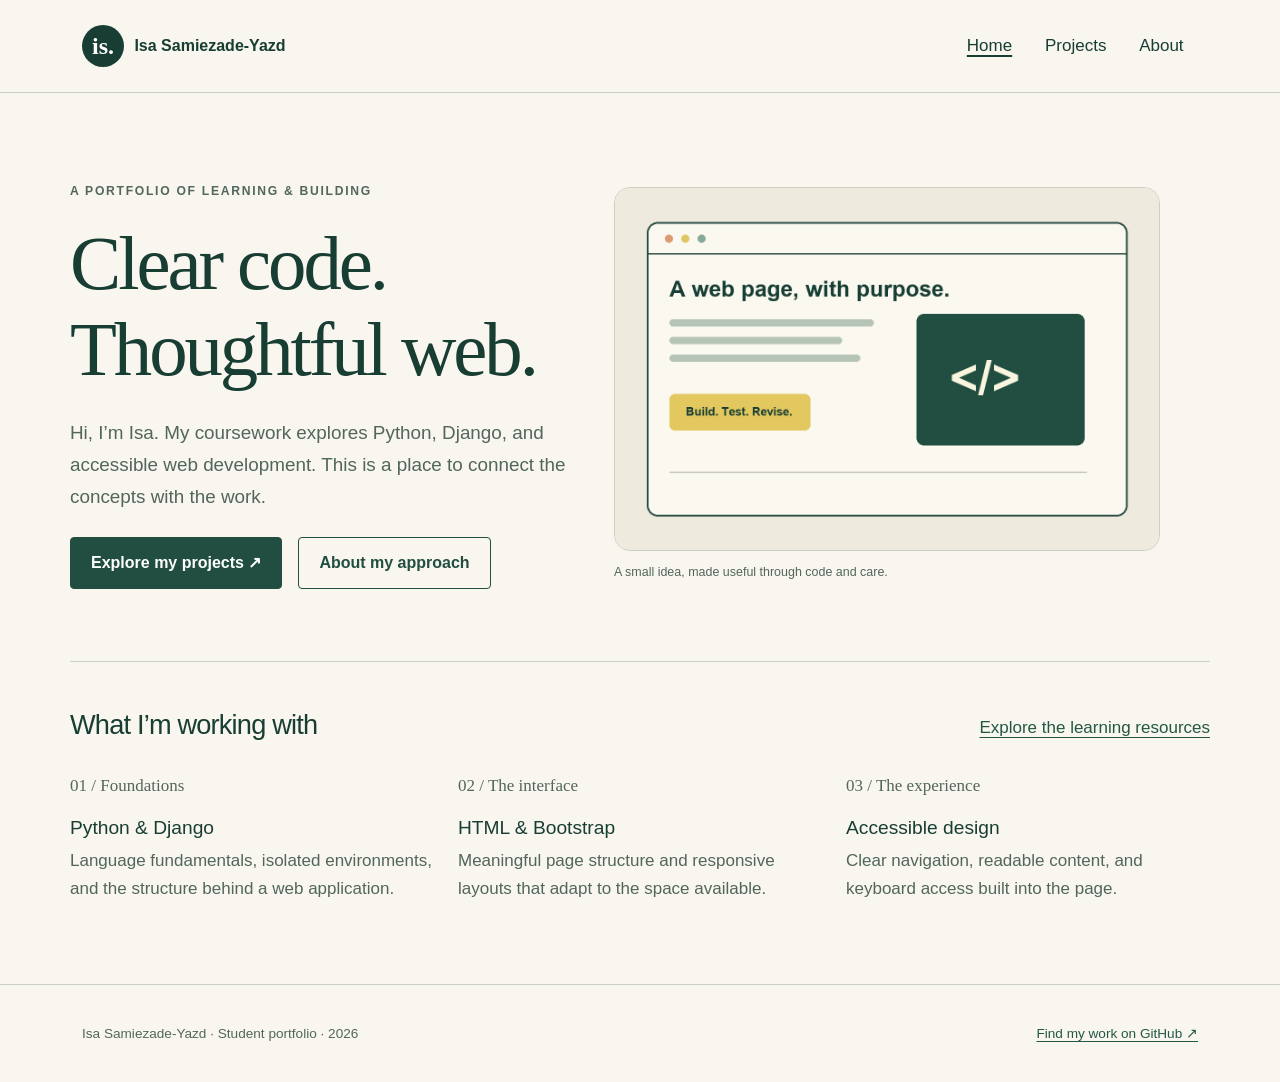
==== index.html @ 9791edd2 "Build accessible three-page Bootstrap portfolio with shared navigation" ====
<!doctype html>
<html lang="en">
<head>
  <meta charset="utf-8">
  <!-- The viewport permits natural responsive sizing without disabling zoom. -->
  <meta name="viewport" content="width=device-width, initial-scale=1">
  <meta name="description" content="A student portfolio exploring Python, Django, documentation, and accessible web development.">
  <title>Home | Isa Samiezade-Yazd</title>
  <!-- Local Bootstrap assets keep layout independent of a third-party CDN. -->
  <link rel="stylesheet" href="assets/vendor/bootstrap.min.css">
  <link rel="stylesheet" href="assets/styles.css">
  <link rel="icon" href="data:,">
  <script src="assets/navigation.js" defer></script>
</head>
<body>
  <a class="skip-link" href="#main-content">Skip to main content</a>
  <!-- These links remain usable until nav.html loads, or if JavaScript is unavailable. -->
  <header id="site-header"><nav class="navbar" aria-label="Main navigation"><div class="container nav-inner"><a class="navbar-brand" href="index.html"><span class="brand-mark" aria-hidden="true">is.</span> Isa Samiezade-Yazd</a><ul class="nav gap-1"><li class="nav-item"><a class="nav-link" href="index.html">Home</a></li><li class="nav-item"><a class="nav-link" href="projects.html">Projects</a></li><li class="nav-item"><a class="nav-link" href="about.html">About</a></li></ul></div></nav></header>
  <!-- One main landmark and one H1 give assistive technology a clear starting point. -->
  <main id="main-content" tabindex="-1">
    <section class="hero container" aria-labelledby="intro-title">
      <div class="row align-items-center g-5">
        <div class="col-lg-6 hero-copy">
          <p class="eyebrow">A portfolio of learning &amp; building</p>
          <h1 id="intro-title">Clear code.<br>Thoughtful web.</h1>
          <p class="lead mt-4">Hi, I’m Isa. My coursework explores Python, Django, and accessible web development. This is a place to connect the concepts with the work.</p>
          <div class="d-flex flex-wrap gap-3 mt-4"><a class="btn btn-primary" href="projects.html">Explore my projects <span aria-hidden="true">↗</span></a><a class="btn btn-outline-primary" href="about.html">About my approach</a></div>
        </div>
        <div class="col-lg-6">
          <figure class="mb-0"><img class="hero-art" src="assets/images/web-workbench.png" width="1200" height="800" alt="Browser diagram combining readable content, a code panel, and a build, test, revise cycle."><figcaption class="art-caption">A small idea, made useful through code and care.</figcaption></figure>
        </div>
      </div>
    </section>
    <section class="container section-rule study" aria-labelledby="study-title">
      <div class="d-flex flex-wrap justify-content-between align-items-center gap-3 mb-4"><h2 id="study-title">What I’m working with</h2><a href="about.html#resources">Explore the learning resources</a></div>
      <!-- Three Bootstrap grid columns become a single readable stack on mobile. -->
      <div class="row g-4"><div class="col-md-4"><span class="study-number">01 / Foundations</span><h3>Python &amp; Django</h3><p>Language fundamentals, isolated environments, and the structure behind a web application.</p></div><div class="col-md-4"><span class="study-number">02 / The interface</span><h3>HTML &amp; Bootstrap</h3><p>Meaningful page structure and responsive layouts that adapt to the space available.</p></div><div class="col-md-4"><span class="study-number">03 / The experience</span><h3>Accessible design</h3><p>Clear navigation, readable content, and keyboard access built into the page.</p></div></div>
    </section>
  </main>
  <footer><div class="container d-flex flex-wrap justify-content-between align-items-center gap-2"><span>Isa Samiezade-Yazd · Student portfolio · 2026</span><a href="https://github.com/VEN1M-DC">Find my work on GitHub <span aria-hidden="true">↗</span></a></div></footer>
</body>
</html>
---- assets/styles.css ----
/* Named colors keep contrast decisions consistent across every page. */
:root { --paper:#f8f6ee; --ink:#183d33; --muted:#52665d; --line:#cbd1c2; --accent:#ead078; }
body { margin:0; background:var(--paper); color:var(--ink); font-family:Arial,Helvetica,sans-serif; font-size:1.0625rem; line-height:1.7; }
a { color:#245846; text-underline-offset:.22em; }
a:hover { color:#102c23; }
/* A two-color focus ring remains visible on light and dark surfaces. */
:focus-visible { outline:3px solid #143d30; outline-offset:5px; box-shadow:0 0 0 5px #fff; }
/* Keyboard users reach the main landmark without repeating navigation. */
.skip-link { position:absolute; left:1rem; top:-6rem; background:#fff; color:#173e34; padding:.75rem 1rem; z-index:100; }
.skip-link:focus { top:1rem; }
#site-header { border-bottom:1px solid var(--line); }
.navbar { padding:1.25rem 0; }
.nav-inner { gap:1rem; }
.navbar-brand { color:var(--ink); display:flex; align-items:center; gap:.65rem; font-weight:700; font-size:1rem; white-space:normal; }
.brand-mark { display:inline-grid; place-items:center; width:42px; height:42px; background:var(--ink); color:#fff; border-radius:50%; font-family:Georgia,serif; font-size:1.5rem; }
.nav-link { color:var(--ink); padding:.6rem .9rem; min-height:44px; }
.nav-link:hover,.nav-link.active { color:var(--ink); text-decoration:underline; text-decoration-thickness:2px; }
.eyebrow { font-size:.76rem; font-weight:700; letter-spacing:.14em; text-transform:uppercase; color:var(--muted); margin-bottom:1.2rem; }
h1,h2,h3 { line-height:1.12; }
h1,.display-heading { font-family:Georgia,'Times New Roman',serif; font-weight:400; letter-spacing:-.04em; }
h1 { font-size:clamp(2.65rem,6vw,5.5rem); max-width:13ch; }
h2 { font-size:1.7rem; letter-spacing:-.03em; }
.hero { padding:5.5rem 0 4.5rem; }
.hero-copy { max-width:34rem; }
.lead { font-size:1.18rem; color:var(--muted); }
.hero-art { width:100%; border-radius:1rem; border:1px solid var(--line); }
.art-caption { font-size:.78rem; color:var(--muted); margin-top:.65rem; }
.btn { padding:.8rem 1.25rem; border-radius:4px; font-weight:700; min-height:44px; }
.btn-primary { --bs-btn-bg:#214e40; --bs-btn-border-color:#214e40; --bs-btn-hover-bg:#16382d; --bs-btn-hover-border-color:#16382d; --bs-btn-active-bg:#16382d; --bs-btn-active-border-color:#16382d; }
.btn-outline-primary { --bs-btn-color:#214e40; --bs-btn-border-color:#214e40; --bs-btn-hover-bg:#214e40; --bs-btn-hover-border-color:#214e40; --bs-btn-active-bg:#214e40; --bs-btn-active-border-color:#214e40; }
.section-rule { border-top:1px solid var(--line); padding:3rem 0 4rem; }
.study-number { display:block; font-family:Georgia,serif; color:#52665d; margin-bottom:1rem; }
.study h3 { font-size:1.2rem; }
.study p { color:var(--muted); max-width:31rem; }
.page-intro { padding:4.5rem 0 3rem; }
.page-intro h1 { max-width:18ch; font-size:clamp(2.7rem,6vw,4.6rem); }
.page-intro p:last-child { max-width:43rem; }
/* Bootstrap columns stack automatically; cards grow with text instead of clipping. */
.card { background:#fffdf7; border:1px solid var(--line); border-radius:.6rem; overflow:hidden; }
.card-img-top { aspect-ratio:3/2; object-fit:cover; }
.card-body { padding:1.8rem; }
.card h2 { font-family:Georgia,serif; font-size:2rem; }
.tag { display:inline-block; color:#345744; background:#e5eadd; padding:.2rem .6rem; font-size:.78rem; margin:0 .3rem .5rem 0; border-radius:3px; }
.project-meta { font-size:.87rem; color:var(--muted); }
.project-link { display:inline-block; padding:.55rem 0; font-weight:700; }
.note { border-left:3px solid #9a7a20; padding:.75rem 1.1rem; margin:2.2rem 0 3.5rem; max-width:52rem; }
.about-grid { padding-bottom:4rem; }
.step { padding:1rem 0; border-bottom:1px solid var(--line); }
.step h3 { font-size:1.15rem; }
.list-group-item { background:transparent; border-color:var(--line); padding:1rem 0; color:var(--ink); }
.resource-note { display:block; color:var(--muted); font-size:.88rem; }
footer { border-top:1px solid var(--line); padding:1.7rem 0; color:var(--muted); font-size:.85rem; }
footer a { padding:.6rem 0; display:inline-block; }
/* Images and long names remain within the viewport at zoom and on small screens. */
img { max-width:100%; height:auto; }
p,a,h1,h2 { overflow-wrap:anywhere; }
@media(max-width:767px) { .hero { padding:3rem 0; } .page-intro { padding:3rem 0 2rem; } .nav-inner { justify-content:center!important; } .navbar-brand { margin-right:0; } .card-body { padding:1.3rem; } }
/* Respect the operating system's reduced-motion preference. */
@media(prefers-reduced-motion:reduce) { *,*::before,*::after { scroll-behavior:auto!important; animation:none!important; transition:none!important; } }
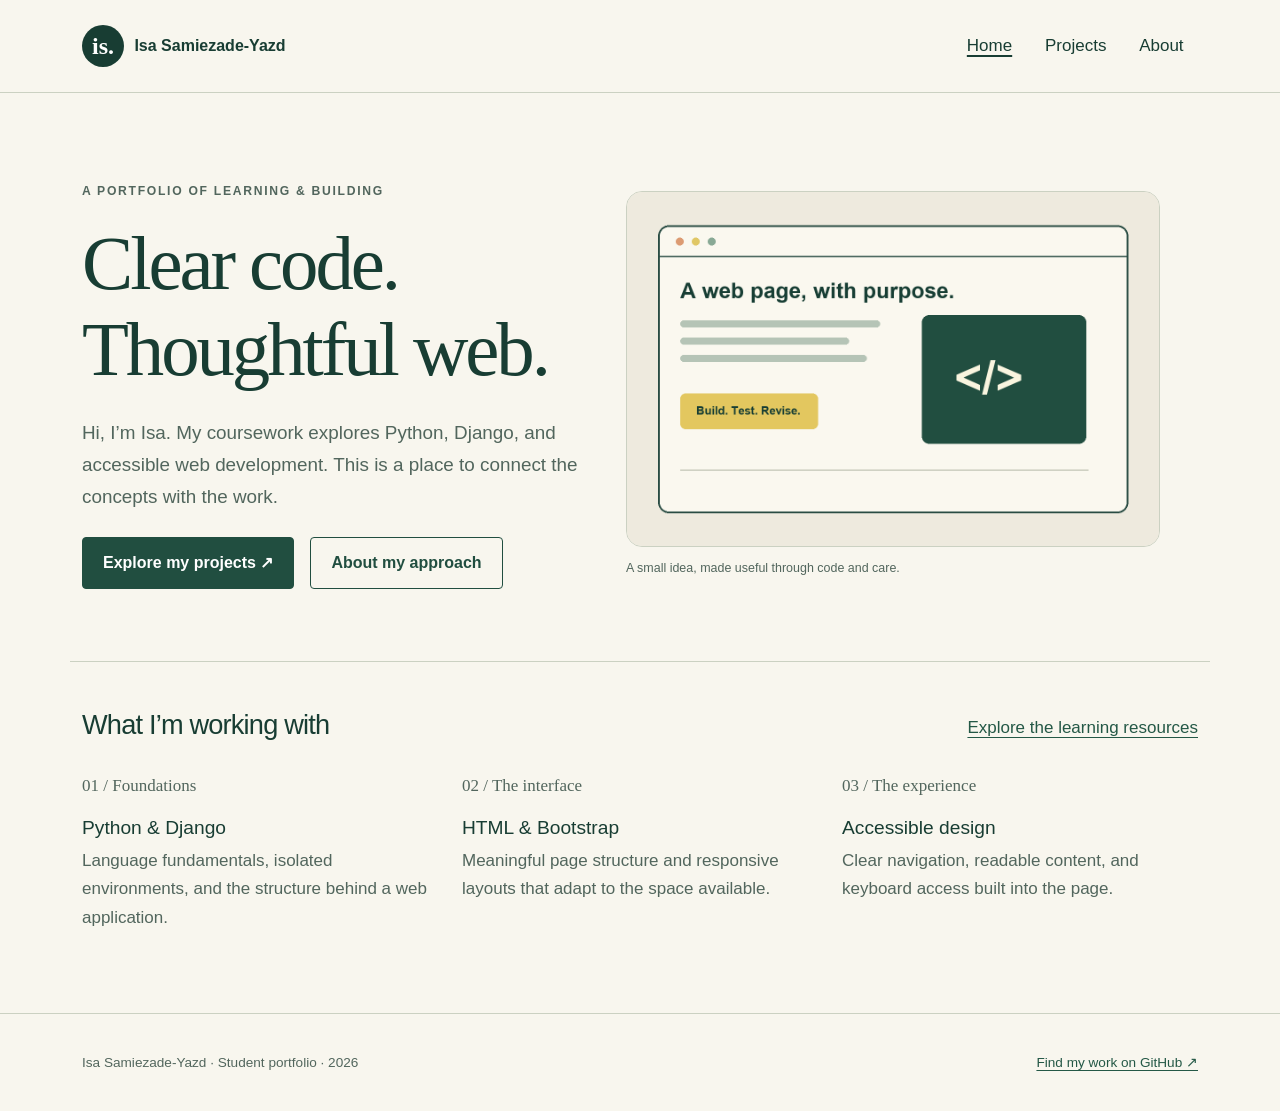
==== commit 42d352eb: "Resolve WAVE redundant home link and retain container padding on phones" ====
--- a/index.html
+++ b/index.html
@@ -15,7 +15,7 @@
 <body>
   <a class="skip-link" href="#main-content">Skip to main content</a>
   <!-- These links remain usable until nav.html loads, or if JavaScript is unavailable. -->
-  <header id="site-header"><nav class="navbar" aria-label="Main navigation"><div class="container nav-inner"><a class="navbar-brand" href="index.html"><span class="brand-mark" aria-hidden="true">is.</span> Isa Samiezade-Yazd</a><ul class="nav gap-1"><li class="nav-item"><a class="nav-link" href="index.html">Home</a></li><li class="nav-item"><a class="nav-link" href="projects.html">Projects</a></li><li class="nav-item"><a class="nav-link" href="about.html">About</a></li></ul></div></nav></header>
+  <header id="site-header"><nav class="navbar" aria-label="Main navigation"><div class="container nav-inner"><span class="navbar-brand"><span class="brand-mark" aria-hidden="true">is.</span> Isa Samiezade-Yazd</span><ul class="nav gap-1"><li class="nav-item"><a class="nav-link active" href="index.html" aria-current="page">Home</a></li><li class="nav-item"><a class="nav-link" href="projects.html">Projects</a></li><li class="nav-item"><a class="nav-link" href="about.html">About</a></li></ul></div></nav></header>
   <!-- One main landmark and one H1 give assistive technology a clear starting point. -->
   <main id="main-content" tabindex="-1">
     <section class="hero container" aria-labelledby="intro-title">
--- a/assets/styles.css
+++ b/assets/styles.css
@@ -20,7 +20,7 @@
 h1,.display-heading { font-family:Georgia,'Times New Roman',serif; font-weight:400; letter-spacing:-.04em; }
 h1 { font-size:clamp(2.65rem,6vw,5.5rem); max-width:13ch; }
 h2 { font-size:1.7rem; letter-spacing:-.03em; }
-.hero { padding:5.5rem 0 4.5rem; }
+.hero { padding:5.5rem .75rem 4.5rem; }
 .hero-copy { max-width:34rem; }
 .lead { font-size:1.18rem; color:var(--muted); }
 .hero-art { width:100%; border-radius:1rem; border:1px solid var(--line); }
@@ -28,11 +28,11 @@
 .btn { padding:.8rem 1.25rem; border-radius:4px; font-weight:700; min-height:44px; }
 .btn-primary { --bs-btn-bg:#214e40; --bs-btn-border-color:#214e40; --bs-btn-hover-bg:#16382d; --bs-btn-hover-border-color:#16382d; --bs-btn-active-bg:#16382d; --bs-btn-active-border-color:#16382d; }
 .btn-outline-primary { --bs-btn-color:#214e40; --bs-btn-border-color:#214e40; --bs-btn-hover-bg:#214e40; --bs-btn-hover-border-color:#214e40; --bs-btn-active-bg:#214e40; --bs-btn-active-border-color:#214e40; }
-.section-rule { border-top:1px solid var(--line); padding:3rem 0 4rem; }
+.section-rule { border-top:1px solid var(--line); padding:3rem .75rem 4rem; }
 .study-number { display:block; font-family:Georgia,serif; color:#52665d; margin-bottom:1rem; }
 .study h3 { font-size:1.2rem; }
 .study p { color:var(--muted); max-width:31rem; }
-.page-intro { padding:4.5rem 0 3rem; }
+.page-intro { padding:4.5rem .75rem 3rem; }
 .page-intro h1 { max-width:18ch; font-size:clamp(2.7rem,6vw,4.6rem); }
 .page-intro p:last-child { max-width:43rem; }
 /* Bootstrap columns stack automatically; cards grow with text instead of clipping. */
@@ -54,6 +54,7 @@
 /* Images and long names remain within the viewport at zoom and on small screens. */
 img { max-width:100%; height:auto; }
 p,a,h1,h2 { overflow-wrap:anywhere; }
-@media(max-width:767px) { .hero { padding:3rem 0; } .page-intro { padding:3rem 0 2rem; } .nav-inner { justify-content:center!important; } .navbar-brand { margin-right:0; } .card-body { padding:1.3rem; } }
+/* Wide g-5 gutters exceed the container padding on phones; narrow them at this breakpoint. */
+@media(max-width:767px) { .row { --bs-gutter-x:1.5rem; } .hero { padding:3rem .75rem; } .page-intro { padding:3rem .75rem 2rem; } .nav-inner { justify-content:center!important; } .navbar-brand { margin-right:0; } .card-body { padding:1.3rem; } }
 /* Respect the operating system's reduced-motion preference. */
 @media(prefers-reduced-motion:reduce) { *,*::before,*::after { scroll-behavior:auto!important; animation:none!important; transition:none!important; } }
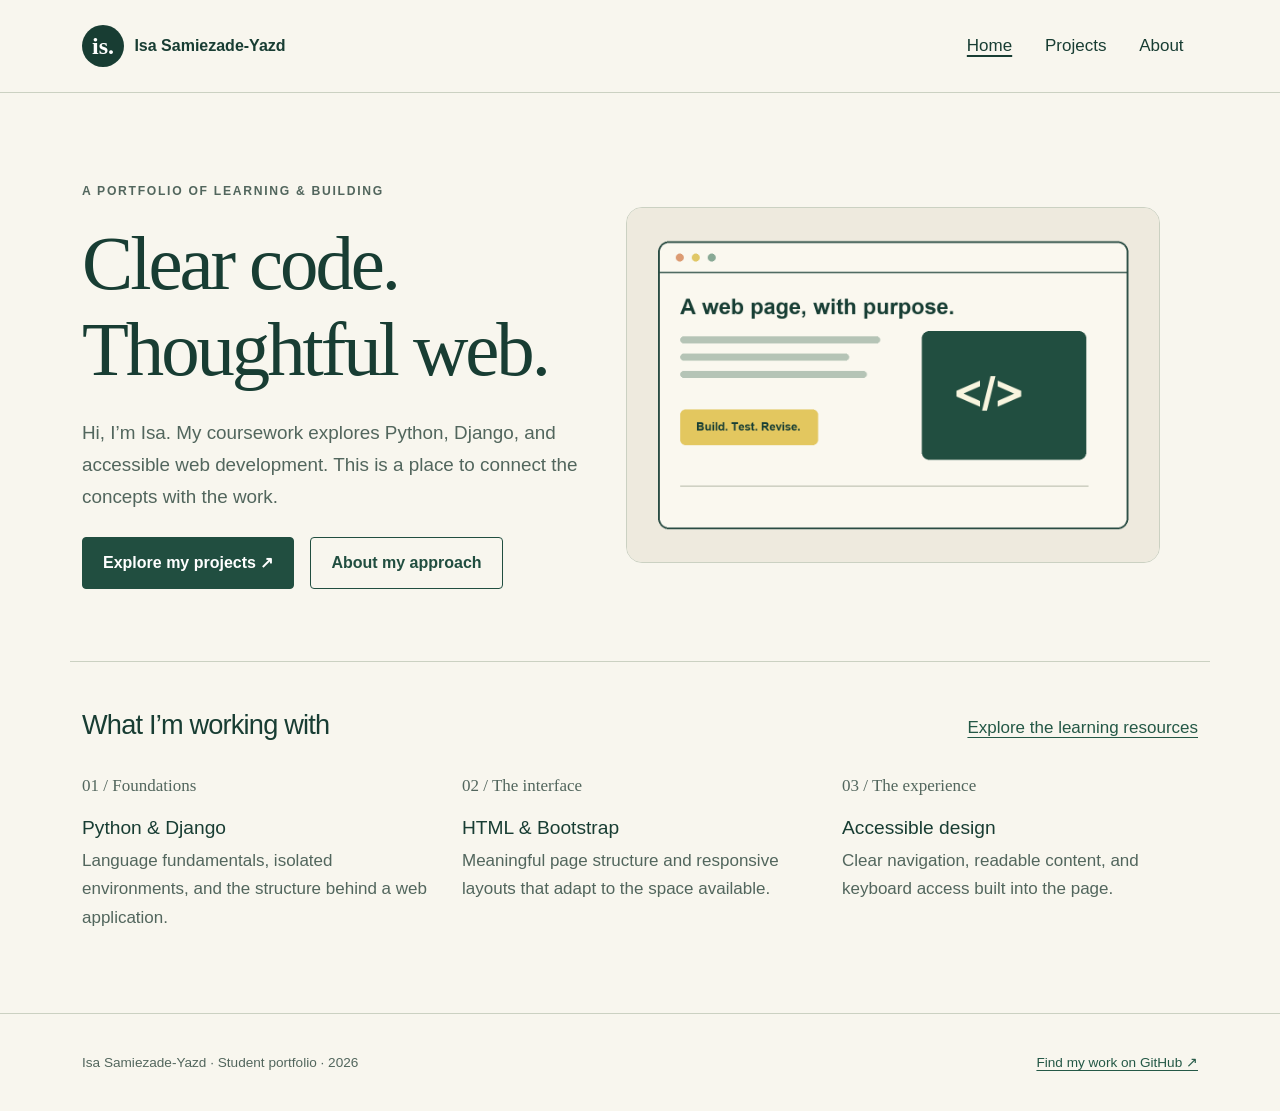
==== commit aa73bb58: "Remove unnecessary illustration caption" ====
--- a/index.html
+++ b/index.html
@@ -8,9 +8,9 @@
   <title>Home | Isa Samiezade-Yazd</title>
   <!-- Local Bootstrap assets keep layout independent of a third-party CDN. -->
   <link rel="stylesheet" href="assets/vendor/bootstrap.min.css">
-  <link rel="stylesheet" href="assets/styles.css">
+  <link rel="stylesheet" href="assets/styles.css?v=2">
   <link rel="icon" href="data:,">
-  <script src="assets/navigation.js" defer></script>
+  <script src="assets/navigation.js?v=2" defer></script>
 </head>
 <body>
   <a class="skip-link" href="#main-content">Skip to main content</a>
@@ -27,7 +27,7 @@
           <div class="d-flex flex-wrap gap-3 mt-4"><a class="btn btn-primary" href="projects.html">Explore my projects <span aria-hidden="true">↗</span></a><a class="btn btn-outline-primary" href="about.html">About my approach</a></div>
         </div>
         <div class="col-lg-6">
-          <figure class="mb-0"><img class="hero-art" src="assets/images/web-workbench.png" width="1200" height="800" alt="Browser diagram combining readable content, a code panel, and a build, test, revise cycle."><figcaption class="art-caption">A small idea, made useful through code and care.</figcaption></figure>
+          <img class="hero-art" src="assets/images/web-workbench.png" width="1200" height="800" alt="Browser diagram combining readable content, a code panel, and a build, test, revise cycle.">
         </div>
       </div>
     </section>
--- a/assets/styles.css
+++ b/assets/styles.css
@@ -24,7 +24,6 @@
 .hero-copy { max-width:34rem; }
 .lead { font-size:1.18rem; color:var(--muted); }
 .hero-art { width:100%; border-radius:1rem; border:1px solid var(--line); }
-.art-caption { font-size:.78rem; color:var(--muted); margin-top:.65rem; }
 .btn { padding:.8rem 1.25rem; border-radius:4px; font-weight:700; min-height:44px; }
 .btn-primary { --bs-btn-bg:#214e40; --bs-btn-border-color:#214e40; --bs-btn-hover-bg:#16382d; --bs-btn-hover-border-color:#16382d; --bs-btn-active-bg:#16382d; --bs-btn-active-border-color:#16382d; }
 .btn-outline-primary { --bs-btn-color:#214e40; --bs-btn-border-color:#214e40; --bs-btn-hover-bg:#214e40; --bs-btn-hover-border-color:#214e40; --bs-btn-active-bg:#214e40; --bs-btn-active-border-color:#214e40; }
